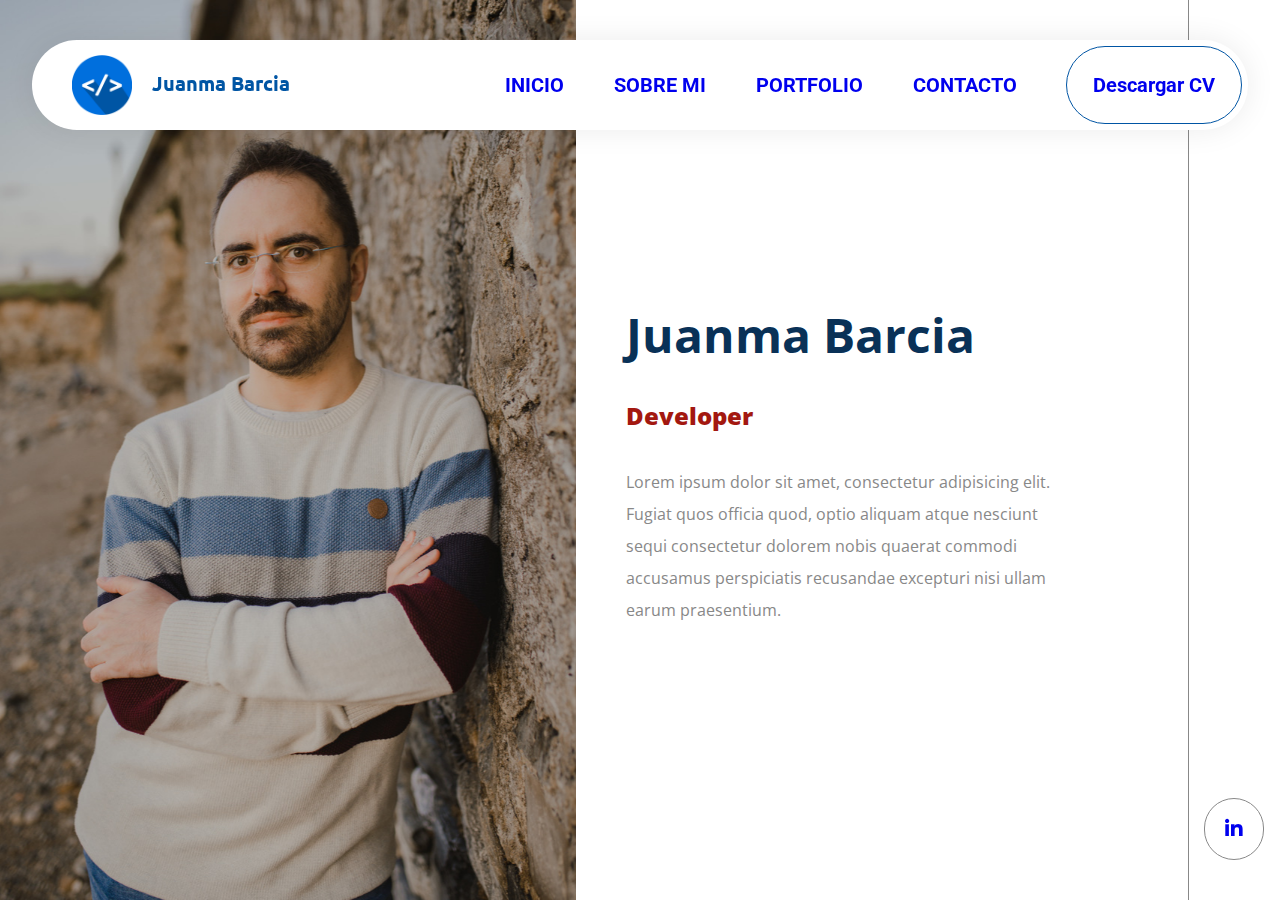
==== index.html @ e6e1dfab "First commit" ====
<!DOCTYPE html>
<html lang="en">

<head>
    <meta charset="UTF-8">
    <meta http-equiv="X-UA-Compatible" content="IE=edge">
    <meta name="viewport" content="width=device-width, initial-scale=1.0">
    <title>Página Personal</title>
    <link rel="icon" type="image/png" href="assets/favicon.png">
    <link rel="stylesheet" href="css/reset.css">
    <link rel="stylesheet" href="css/style.css">
</head>

<body id="index">
    <header>
        <nav>
            <div class="navbar">
                <img src="assets/logo.png" alt="logo">
                <div class="name_logo">
                    <p class="primary">Juanma Barcia</p>
                </div>
                <div class="cv">
                    <a href="assets/Curriculum Juanma Barcia.pdf" target="_blank">Descargar CV</a>
                </div>
                <ul>
                    <li>
                        <a href="index.html">Inicio</a>
                    </li>
                    <li>
                        <a href="sobre_mi.html">Sobre mi</a>
                    </li>
                    <li>
                        <a href="portfolio.html">Portfolio</a>
                    </li>
                    <li>
                        <a href="contacto.html">Contacto</a>
                    </li>
                </ul>
            </div>
        </nav>
    </header>
    <main>

        <div class="photo">
            <div class="photo_img"></div>
        </div>
        <div class="content">
            <h1>Juanma Barcia</h1>
            <h2 class="subtitule">Developer</h2>
            <p>Lorem ipsum dolor sit amet, consectetur adipisicing elit. Fugiat quos officia quod, optio aliquam atque nesciunt sequi consectetur dolorem nobis quaerat commodi accusamus perspiciatis recusandae excepturi nisi ullam earum praesentium.</p>
        </div>

    </main>
    <footer>
        <div class="social">
            <a href="https://www.linkedin.com/in/juanmabarcia/" target="_blank"><i class="fab fa-linkedin-in"></i></a>
        </div>
    </footer>
</body>

</html>
---- css/style.css ----
/* IMPORTS */

@import url('https://use.fontawesome.com/releases/v5.15.3/css/all.css');
@import url('https://fonts.googleapis.com/css2?family=Ubuntu&display=swap');
@import url('https://fonts.googleapis.com/css2?family=Roboto:ital,wght@0,100;0,300;0,400;0,500;0,700;0,900;1,100;1,300;1,400;1,500;1,700;1,900&display=swap');
@import url('https://fonts.googleapis.com/css2?family=Open+Sans:ital,wght@0,300;0,400;0,600;0,700;0,800;1,300;1,400;1,600;1,700;1,800&display=swap');

/* ESTILOS GENERALES */

* {
    font-family: 'Open Sans', sans-serif;
}

 :root {
    --primary: #0055a4;
    --second: #A31810;
    --third: #97A310;
    --fourth: #093157;
    --fifth: #505704;
    --white: #ffffff;
    --light_grey: #888888;
    --mid_grey: #555555;
    --dark_grey: #222222;
    --black: #000000;
}

.primary {
    color: var(--primary)
}

.second {
    color: var(--second)
}

.third {
    color: var(--third)
}

.fourth {
    color: var(--fourth)
}

.fifth {
    color: var(--fifth)
}

.white {
    color: var(--white)
}

.grey {
    color: var(--grey)
}

.black {
    color: var(--black)
}

 ::-webkit-scrollbar {
    width: 8px;
    height: 8px;
}

 ::-webkit-scrollbar-thumb {
    background: var(--primary);
    border-radius: 4px;
}

 ::-webkit-scrollbar-track {
    background: var(--white);
}

h1, h2, h3, h4 {
    color: var(--fourth);
    font-weight: 500;
    margin-bottom: 2rem;
    line-height: 1.5;
}

h1 {
    font-weight: 700;
    font-size: 3em;
    line-height: 1.3;
}

h2 {
    font-size: 2em;
}

h3 {
    font-size: 1.5em;
}

p {
    color: var(--light_grey);
    line-height: 2;
    margin-bottom: 20px;
}

li {
    margin-bottom: 10px;
}

a {
    text-decoration: none;
}

a:visited {
    color: var(--primary);
}

strong {
    color: var(--second);
    font-weight: 700;
}

.subtitule {
    color: var(--second);
    font-weight: 900;
    font-size: 1.5rem;
}


/* HEADER */

nav {
    width: 100%;
    font-family: 'Roboto', sans-serif;
    font-weight: bold;
    font-size: 20px;
    position: fixed;
    top: 0;
    z-index: 100;
    color: var(--primary);
}

.navbar {
    background-color: var(--white);
    border-radius: 45px;
    height: 90px;
    width: 95%;
    margin: 40px auto;
    box-shadow: 0px 0px 30px rgb(0 0 0 / 8%);
    ;
}

nav a:hover {
    transform: rotateX(360deg);
    transition: transform 0.8s cubic-bezier(0.55, 0.055, 0.675, 0.19);
}

nav img {
    float: left;
    width: 60px;
    position: relative;
    top: 15px;
    left: 40px;
}

.name_logo {
    width: 140px;
    float: left;
    font-family: 'Ubuntu', sans-serif;
    position: relative;
    top: 33px;
    left: 60px;
    font-size: 20px;
    font-weight: bold;
    line-height: 1.2;
}

.name_logo p {
    line-height: 1;
}

.cv {
    float: right;
}

.cv a {
    border: solid var(--primary) 1px;
    border-radius: 40px;
    padding: 26px;
    top: 33px;
    right: 6px;
    vertical-align: middle;
    position: relative;
}

.cv a:hover {
    background-color: var(--primary);
    transition: background-color 0.4s ease-in;
}

.cv:hover a {
    color: var(--white);
    transition: color 0.4s ease-in;
}

nav ul {
    list-style-type: none;
    margin: 9px 0;
    padding: 0;
    float: right;
}

nav li {
    float: left;
    margin: 0 10px;
    text-transform: uppercase;
}

nav li:last-child {
    margin-right: 40px;
}

nav li a {
    display: block;
    padding: 26px 15px;
}


/* MAIN */

main {
    position: relative;
    margin-top: 50px;
    margin-left: 45%;
    margin-right: 92px;
    min-height: calc(100vh - 130px);
    display: flex;
    align-items: center;
}

main:before {
    content: '';
    position: fixed;
    left: 45%;
    right: 92px;
    top: 0;
    height: 40px;
    background: var(--white);
    z-index: 13;
}

.photo {
    position: fixed;
    top: 0;
    left: 0;
    width: 45%;
    height: 100%;
}

.photo_img {
    background-image: url("../assets/IMG_1263.jpg");
    position: absolute;
    left: 0;
    top: 0;
    width: 100%;
    height: 100%;
    background-repeat: no-repeat;
    background-position: top center;
    background-size: cover;
}

.content {
    margin-top: 80px;
    padding: 50px;
    max-width: calc(100% - 100px);
}

.photo img {
    width: 100%;
    visibility: hidden;
}


/* FOOTER */

footer {
    position: fixed;
    bottom: 40px;
    right: 0;
    width: 92px;
    z-index: 99;
}

footer:before {
    content: '';
    position: absolute;
    bottom: -50vh;
    left: 0;
    width: 1px;
    height: 200vh;
    background: var(--light_grey);
}

.social a i {
    display: block;
    width: fit-content;
    margin: 0 auto;
    border: solid 1px var(--light_grey);
    padding: 20px;
    border-radius: 30px;
}

.fa-linkedin-in:before {
    font-size: 20px;
}

.social a i:hover {
    background-color: #0a66c280;
    transition: background-color 0.3s ease-in;
}


/* ESTILOS DE CADA PÁGINA */


/* INICIO */

#index .content {
    width: 70%;
}


/* SOBRE MI */

#about .content li {
    margin-bottom: 10px;
    width: 50%;
    float: left;
}

#about .content ul li strong {
    display: inline-block;
    width: 50%;
    text-transform: uppercase;
}

#about .bars {
    width: 43%;
    float: left;
    margin: 0 1em;
}

#about .bars h3 {
    font-size: 1.3em;
    font-weight: 700;
    margin: 1em 0 0.2em;
    text-align: center;
}

#about .progress_bar {
    border: 1px solid var(--third);
    border-radius: 14px;
}

#about .progress_bar>div {
    background: var(--third);
    padding: 5px 0px;
    -webkit-animation: progress_bar 2s;
    -moz-animation: progress_bar 2s;
}

@-webkit-keyframes progress_bar {
    0% {
        width: 0;
    }
}

@-moz-keyframes progress_bar {
    0% {
        width: 0;
    }
}


/* PORTFOLIO */

#portfolio .grid_element {
    width: 47%;
    float: left;
    margin-bottom: 10px;
}

#portfolio .grid_element:nth-child(even) {
    margin-left: 10px;
}

#portfolio .grid_element:nth-child(odd) {
    margin-right: 10px;
}

#portfolio .grid_element img {
    width: 95%;
    margin: auto;
    display: block;
}

#portfolio .grid_element h3 {
    text-align: center;
    margin: 1rem 0;
}

#portfolio .grid_element h3 a {
    padding: 5px 20px;
}

#portfolio figure img {
    visibility: hidden;
}

#portfolio .grid_element:hover .element {
    transform: scale(1.05);
    transition: all .5s;
}

#portfolio .figure {
    background-repeat: no-repeat;
    background-position: center center;
    background-size: cover;
    transform: scale(0.95);
    border: 1px solid var(--light_grey);
}

#portfolio .figure1 {
    background-image: url("../assets/portfolio/cadarma.png");
}

#portfolio .figure2 {
    background-image: url("../assets/portfolio/cevisa.png");
}

#portfolio .figure3 {
    background-image: url("../assets/portfolio/endovations.png");
}

#portfolio .figure4 {
    background-image: url("../assets/portfolio/inffusions.png");
}

.figure5 {
    background-image: url("../assets/portfolio/osjuan.png");
}

#portfolio .figure6 {
    background-image: url("../assets");
}


/* CONTACTO */

#contact .content {
    width: 100%;
}

#contact .form, #contact .address {
    width: 46%;
    float: left;
    padding-right: 20px;
}

#contact .content div.address {
    padding-left: 20px;
    padding-right: 0;
}

#contact .content .contact_data {
    padding: 20px 30px;
    border: 1px solid var(--fourth);
    border-radius: 37px;
}

#contact fieldset {
    padding: 15px 25px 20px;
    border: 1px solid var(--fourth);
    border-radius: 37px;
    margin-bottom: 40px;
}

#contact fieldset:last-child {
    padding: 20px 35px;
}

#contact legend {
    padding: 0 10px;
    font-weight: 700;
    text-transform: uppercase;
    font-size: 0.9em;
    margin-left: 10px;
}

#contact input, textarea {
    border: none;
    width: 100%;
    font-size: 0.8em;
    color: var(--fourth)
}

#contact input:focus, textarea:focus {
    outline: none;
}

#contact input[type="submit"] {
    color: var(--fourth);
    font-weight: 700;
    text-transform: uppercase;
    font-size: 0.9em;
    background: none;
}

#contact sup {
    color: var(--second);
    position: relative;
    top: -3px;
    left: 3px;
}

#contact .contact_data h3 {
    font-weight: 700;
    margin-bottom: 10px;
    font-size: 1.4em;
}

#contact .contact_data h4 {
    color: var(--second);
    font-weight: 600;
    font-size: 0.85em;
    text-transform: uppercase;
}

#contact .contact_data ul {
    margin-top: 3em;
}

#contact .contact_data li {
    margin-bottom: 1.5em;
    font-size: 0.9em;
}

#contact .contact_data li:last-child {
    margin-bottom: 0.5em;
}

#contact .contact_data li strong {
    padding-right: 10px;
    text-transform: uppercase;
}
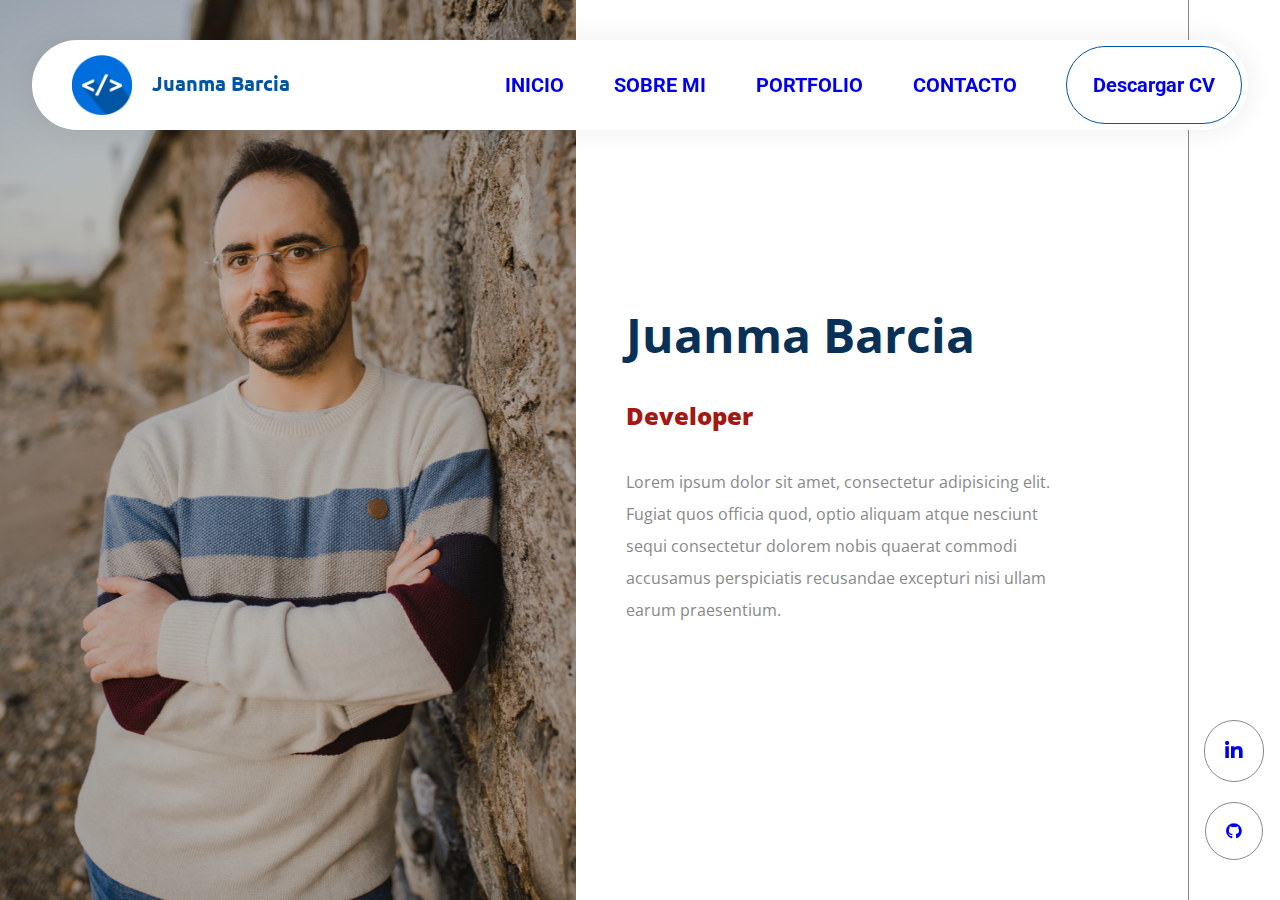
==== commit f2e78661: "Added GitHub icon to footer" ====
--- a/index.html
+++ b/index.html
@@ -54,6 +54,7 @@
     <footer>
         <div class="social">
             <a href="https://www.linkedin.com/in/juanmabarcia/" target="_blank"><i class="fab fa-linkedin-in"></i></a>
+            <a href="https://github.com/JuanmaBarcia" target="_blank"><i class="fab fa-github"></i></a>
         </div>
     </footer>
 </body>
--- a/css/style.css
+++ b/css/style.css
@@ -298,7 +298,7 @@
 .social a i {
     display: block;
     width: fit-content;
-    margin: 0 auto;
+    margin: 20px auto 0;
     border: solid 1px var(--light_grey);
     padding: 20px;
     border-radius: 30px;
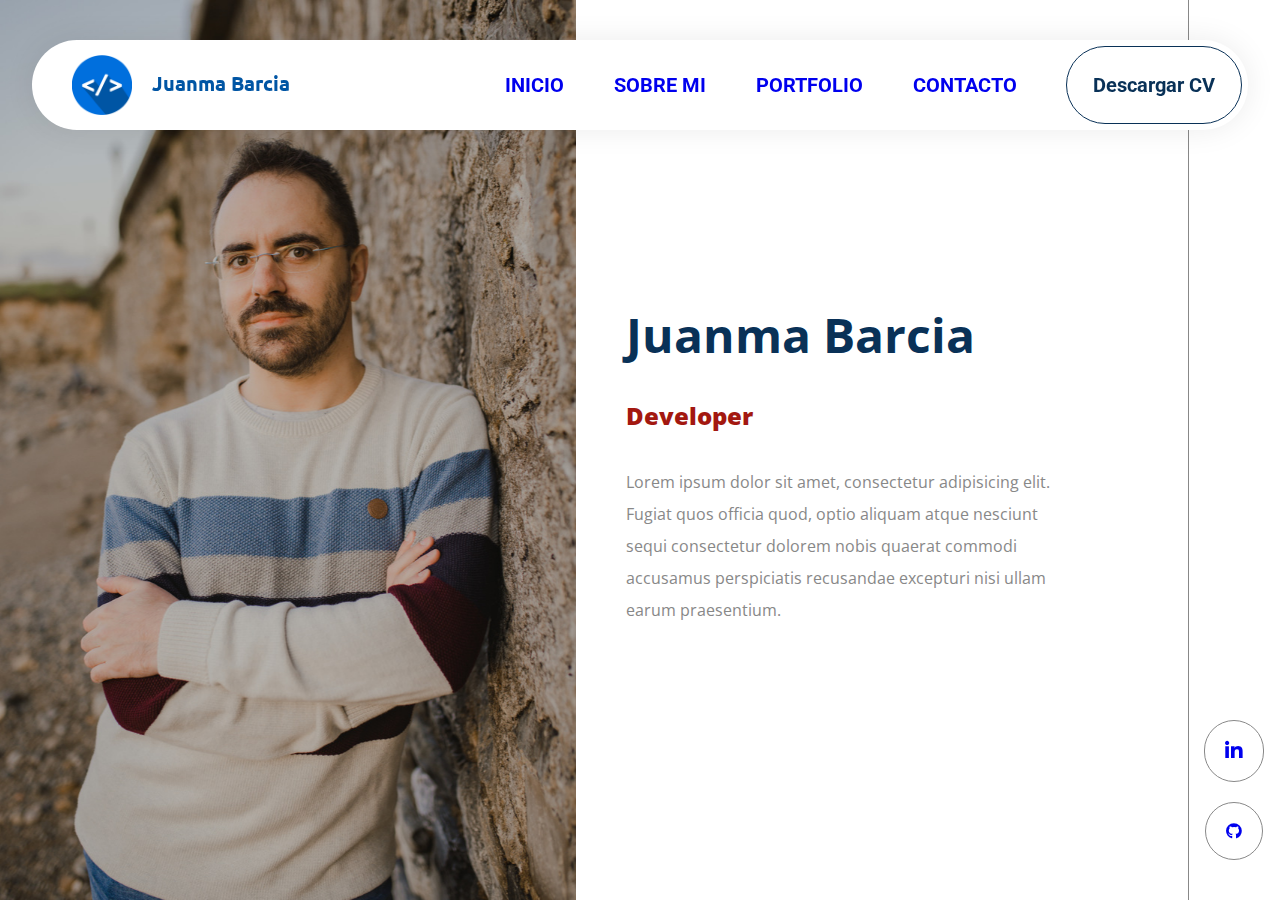
==== commit 5ec63ffd: "Priemrea modificacion responsive 03/05/21" ====
--- a/index.html
+++ b/index.html
@@ -36,14 +36,38 @@
                         <a href="contacto.html">Contacto</a>
                     </li>
                 </ul>
+                <div class="btn_mobile_menu">
+                    <img class="open" src="assets/open.png" alt="Abrir menu movil">
+                    <img class="close" src="assets/close.png" alt="Cerrar menu movil">
+                </div>
+                <div class="mobile_menu">
+                    <ul>
+                        <li>
+                            <a href="index.html">Inicio</a>
+                        </li>
+                        <li>
+                            <a href="sobre_mi.html">Sobre mi</a>
+                        </li>
+                        <li>
+                            <a href="portfolio.html">Portfolio</a>
+                        </li>
+                        <li>
+                            <a href="contacto.html">Contacto</a>
+                        </li>
+                        <li>
+                            <a href="assets/Curriculum Juanma Barcia.pdf" target="_blank">Descargar CV</a>
+                        </li>
+                    </ul>
+                </div>
             </div>
         </nav>
     </header>
     <main>
 
-        <div class="photo">
+        <figure class="photo">
+            <div class="photo_perfil"><img src="assets/IMG_1263.jpg" alt="Imagen del perfil"></div>
             <div class="photo_img"></div>
-        </div>
+        </figure>
         <div class="content">
             <h1>Juanma Barcia</h1>
             <h2 class="subtitule">Developer</h2>
--- a/css/style.css
+++ b/css/style.css
@@ -1,11 +1,11 @@
-/* IMPORTS */
+/* ===========================  IMPORTS  =========================== */
 
 @import url('https://use.fontawesome.com/releases/v5.15.3/css/all.css');
 @import url('https://fonts.googleapis.com/css2?family=Ubuntu&display=swap');
 @import url('https://fonts.googleapis.com/css2?family=Roboto:ital,wght@0,100;0,300;0,400;0,500;0,700;0,900;1,100;1,300;1,400;1,500;1,700;1,900&display=swap');
 @import url('https://fonts.googleapis.com/css2?family=Open+Sans:ital,wght@0,300;0,400;0,600;0,700;0,800;1,300;1,400;1,600;1,700;1,800&display=swap');
 
-/* ESTILOS GENERALES */
+/* ===========================  ESTILOS GENERALES  =========================== */
 
 * {
     font-family: 'Open Sans', sans-serif;
@@ -121,7 +121,7 @@
 }
 
 
-/* HEADER */
+/* ===========================  HEADER  =========================== */
 
 nav {
     width: 100%;
@@ -149,9 +149,10 @@
     transition: transform 0.8s cubic-bezier(0.55, 0.055, 0.675, 0.19);
 }
 
-nav img {
+.navbar>img {
     float: left;
     width: 60px;
+    height: 60px;
     position: relative;
     top: 15px;
     left: 40px;
@@ -178,17 +179,18 @@
 }
 
 .cv a {
-    border: solid var(--primary) 1px;
+    border: solid var(--fourth) 1px;
     border-radius: 40px;
     padding: 26px;
     top: 33px;
     right: 6px;
     vertical-align: middle;
     position: relative;
+    color: var(--fourth);
 }
 
 .cv a:hover {
-    background-color: var(--primary);
+    background-color: var(--fourth);
     transition: background-color 0.4s ease-in;
 }
 
@@ -220,7 +222,7 @@
 }
 
 
-/* MAIN */
+/* ===========================  MAIN  =========================== */
 
 main {
     position: relative;
@@ -275,7 +277,7 @@
 }
 
 
-/* FOOTER */
+/* ===========================  FOOTER  =========================== */
 
 footer {
     position: fixed;
@@ -308,23 +310,28 @@
     font-size: 20px;
 }
 
-.social a i:hover {
+.social a i.fa-linkedin-in:hover {
     background-color: #0a66c280;
     transition: background-color 0.3s ease-in;
 }
 
-
-/* ESTILOS DE CADA PÁGINA */
-
-
-/* INICIO */
+.social a i.fa-github:hover {
+    background-color: #06273880;
+    transition: background-color 0.3s ease-in;
+}
+
+
+/* ===========================  ESTILOS DE CADA PÁGINA  =========================== */
+
+
+/* ===========================  INICIO  =========================== */
 
 #index .content {
     width: 70%;
 }
 
 
-/* SOBRE MI */
+/* ===========================  SOBRE MI  =========================== */
 
 #about .content li {
     margin-bottom: 10px;
@@ -376,7 +383,7 @@
 }
 
 
-/* PORTFOLIO */
+/* ===========================  PORTFOLIO  =========================== */
 
 #portfolio .grid_element {
     width: 47%;
@@ -449,7 +456,7 @@
 }
 
 
-/* CONTACTO */
+/* ===========================  CONTACTO  =========================== */
 
 #contact .content {
     width: 100%;
@@ -472,34 +479,42 @@
     border-radius: 37px;
 }
 
-#contact fieldset {
-    padding: 15px 25px 20px;
+.form_div {
+    padding: 15px;
     border: 1px solid var(--fourth);
-    border-radius: 37px;
-    margin-bottom: 40px;
-}
-
-#contact fieldset:last-child {
-    padding: 20px 35px;
-}
-
-#contact legend {
+    margin-bottom: 44px;
+    border-radius: 36px;
+}
+
+label {
+    background-color: var(--white);
     padding: 0 10px;
+    position: relative;
+    top: -24px;
+    left: 25px;
     font-weight: 700;
     text-transform: uppercase;
     font-size: 0.9em;
-    margin-left: 10px;
-}
-
-#contact input, textarea {
+}
+
+#contact input:focus, textarea:focus {
+    outline: none;
+}
+
+.form_div.botton {
+    display: flex;
+    padding: 0;
+    cursor: pointer;
+}
+
+.form_div input, .form_div textarea {
+    position: relative;
+    top: -9px;
+    width: 90%;
+    left: 12px;
     border: none;
-    width: 100%;
     font-size: 0.8em;
     color: var(--fourth)
-}
-
-#contact input:focus, textarea:focus {
-    outline: none;
 }
 
 #contact input[type="submit"] {
@@ -508,6 +523,10 @@
     text-transform: uppercase;
     font-size: 0.9em;
     background: none;
+    position: unset;
+    margin: 0 auto;
+    padding: 24px;
+    cursor: pointer;
 }
 
 #contact sup {
@@ -546,4 +565,110 @@
 #contact .contact_data li strong {
     padding-right: 10px;
     text-transform: uppercase;
+}
+
+
+/* ===========================  RESPONSIVE  =========================== */
+
+.close, .open, .mobile_menu {
+    display: none;
+}
+
+@media screen and (max-width:480px) {
+    .navbar {
+        border-radius: 0;
+        height: 90px;
+        width: 100%;
+        margin: 0;
+    }
+    .navbar>.cv, .navbar>ul {
+        display: none;
+    }
+    .navbar>img {
+        left: 20px;
+    }
+    .name_logo {
+        left: 40px;
+    }
+    .open {
+        display: block;
+    }
+    .btn_mobile_menu {
+        width: fit-content;
+        float: right;
+        position: relative;
+        top: 14px;
+        right: 20px;
+    }
+    .btn_mobile_menu img {
+        width: 60px;
+        height: 60px;
+        cursor: pointer;
+    }
+    .mobile_menu ul {
+        display: flex;
+        flex-direction: column;
+        width: 100%;
+        background-color: var(--white);
+        text-align: center;
+        margin-top: 30px;
+        box-shadow: 0px 0px 30px rgb(0 0 0 / 8%);
+    }
+    .mobile_menu li {
+        border-top: 1px solid var(--light_grey);
+        width: 100%;
+        margin: 0;
+    }
+    main {
+        position: relative;
+        margin-top: 90px;
+        margin-left: 0;
+        margin-right: 0;
+        min-height: 0;
+        display: flex;
+        flex-direction: column;
+        align-items: unset;
+    }
+    main:before {
+        display: none;
+    }
+    .photo {
+        position: unset;
+        top: unset;
+        left: unset;
+        width: 100%;
+        height: unset;
+    }
+    .photo img {
+        width: 100%;
+        visibility: unset;
+    }
+    .photo_img {
+        display: none;
+    }
+    #index .content {
+        width: unset;
+    }
+    .content {
+        margin-top: unset;
+        padding: 30px;
+        max-width: unset;
+    }
+    footer {
+        position: relative;
+        bottom: unset;
+        right: unset;
+        width: unset;
+        z-index: unset;
+        padding: 20px 0;
+        border-top: 1px solid var(--light_grey);
+        border-bottom: 1px solid var(--light_grey);
+    }
+    .social {
+        display: flex;
+        justify-content: space-evenly;
+    }
+    .social a i {
+        margin: 0;
+    }
 }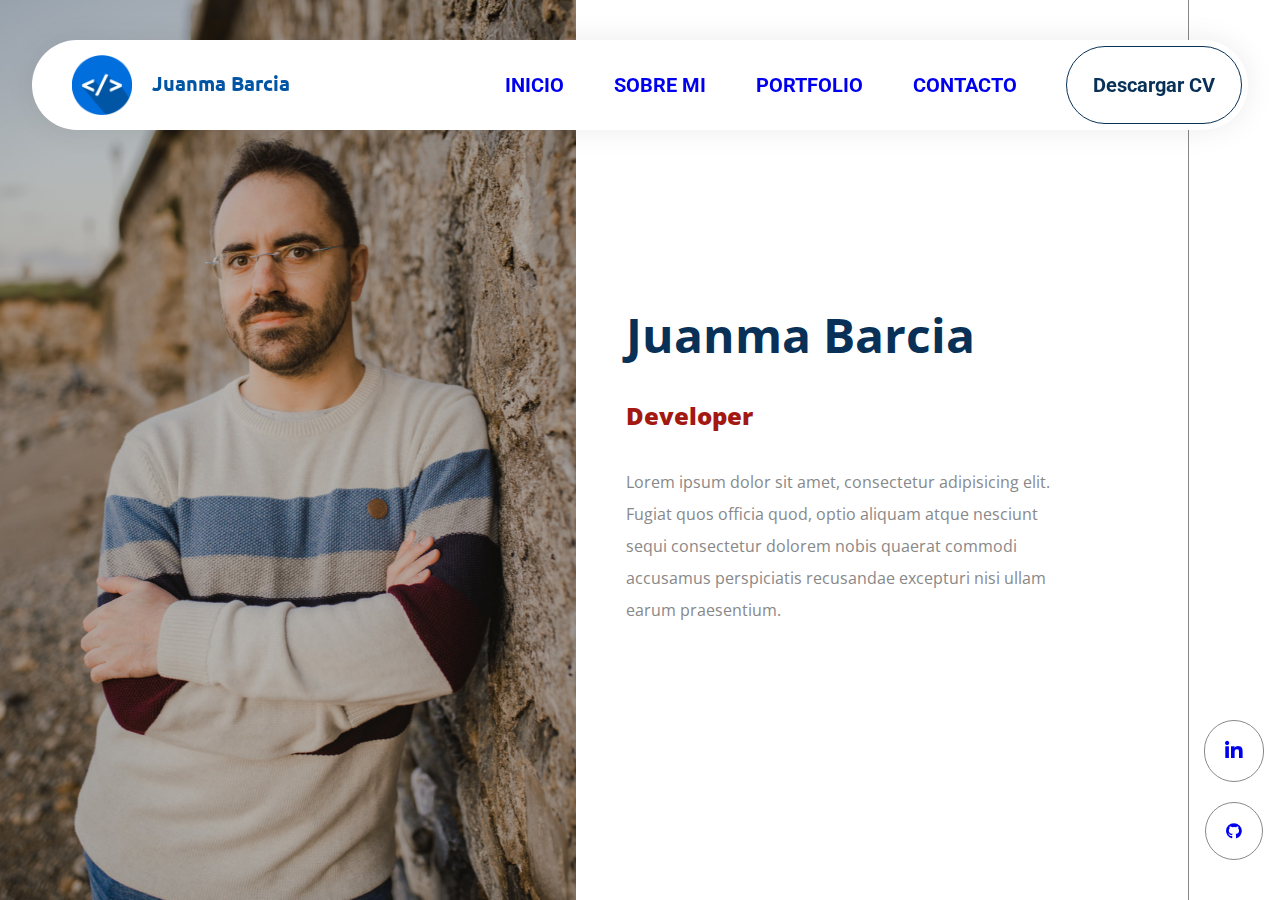
==== commit f7ef9ab7: "Arreglos en el responsive" ====
--- a/index.html
+++ b/index.html
@@ -1,5 +1,5 @@
 <!DOCTYPE html>
-<html lang="en">
+<html lang="es">
 
 <head>
     <meta charset="UTF-8">
@@ -36,11 +36,11 @@
                         <a href="contacto.html">Contacto</a>
                     </li>
                 </ul>
-                <div class="btn_mobile_menu">
-                    <img class="open" src="assets/open.png" alt="Abrir menu movil">
-                    <img class="close" src="assets/close.png" alt="Cerrar menu movil">
+                <div id="btn_mobile_menu">
+                    <img id="open" src="assets/open.png" alt="Abrir menu movil">
+                    <img id="close" class="oculto" src="assets/close.png" alt="Cerrar menu movil">
                 </div>
-                <div class="mobile_menu">
+                <div id="mobile_menu">
                     <ul>
                         <li>
                             <a href="index.html">Inicio</a>
@@ -81,6 +81,7 @@
             <a href="https://github.com/JuanmaBarcia" target="_blank"><i class="fab fa-github"></i></a>
         </div>
     </footer>
+    <script src="js/script.js"></script>
 </body>
 
 </html>--- a/css/style.css
+++ b/css/style.css
@@ -172,6 +172,7 @@
 
 .name_logo p {
     line-height: 1;
+    margin-bottom: unset;
 }
 
 .cv {
@@ -219,6 +220,10 @@
 nav li a {
     display: block;
     padding: 26px 15px;
+}
+
+div#btn_mobile_menu {
+    display: none;
 }
 
 
@@ -326,7 +331,7 @@
 
 /* ===========================  INICIO  =========================== */
 
-#index .content {
+.content {
     width: 70%;
 }
 
@@ -346,7 +351,7 @@
 }
 
 #about .bars {
-    width: 43%;
+    width: 42%;
     float: left;
     margin: 0 1em;
 }
@@ -366,17 +371,16 @@
 #about .progress_bar>div {
     background: var(--third);
     padding: 5px 0px;
-    -webkit-animation: progress_bar 2s;
-    -moz-animation: progress_bar 2s;
-}
-
-@-webkit-keyframes progress_bar {
+    animation: progress_bar 2s;
+}
+
+@keyframes progress_bar {
     0% {
         width: 0;
     }
 }
 
-@-moz-keyframes progress_bar {
+@keyframes progress_bar {
     0% {
         width: 0;
     }
@@ -384,6 +388,11 @@
 
 
 /* ===========================  PORTFOLIO  =========================== */
+
+.grid {
+    display: flex;
+    flex-wrap: wrap;
+}
 
 #portfolio .grid_element {
     width: 47%;
@@ -457,10 +466,6 @@
 
 
 /* ===========================  CONTACTO  =========================== */
-
-#contact .content {
-    width: 100%;
-}
 
 #contact .form, #contact .address {
     width: 46%;
@@ -567,18 +572,84 @@
     text-transform: uppercase;
 }
 
+.oculto {
+    display: none;
+}
+
 
 /* ===========================  RESPONSIVE  =========================== */
 
-.close, .open, .mobile_menu {
+#mobile_menu {
     display: none;
 }
 
-@media screen and (max-width:480px) {
+
+/* ===========================  LAPTOP  =========================== */
+
+@media screen and (max-width:1260px) {
+    .content {
+        width: 100%;
+    }
+    nav {
+        font-size: 1.4vw;
+    }
+    .name_logo {
+        top: 35px;
+        left: 35px;
+        width: 18vw;
+    }
+    .navbar>img {
+        left: 20px;
+    }
+    .cv a {
+        padding: 22.5px;
+        top: 39px;
+        right: 14px;
+        font-size: 12px;
+    }
+    nav li {
+        margin: 0 5px;
+    }
+    nav li a {
+        padding: 30px 10px;
+    }
+    nav ul {
+        margin: 10px 0;
+    }
+    #about .bars {
+        margin: 0 0.5em;
+    }
+    #portfolio .grid_element {
+        width: unset;
+        float: left;
+        margin-bottom: unset;
+    }
+    #portfolio .grid_element:nth-child(odd) {
+        margin-right: unset;
+    }
+    #portfolio .grid_element:nth-child(even) {
+        margin-left: unset;
+    }
+    #contact .form, #contact .address {
+        width: 100%;
+        padding-right: unset;
+    }
+    #contact .content div.address {
+        padding-left: unset;
+    }
+}
+
+
+/* ===========================  TABLET  =========================== */
+
+@media screen and (max-width:768px) {
+    nav {
+        font-size: 2.5vw;
+    }
     .navbar {
         border-radius: 0;
         height: 90px;
-        width: 100%;
+        width: 100vw;
         margin: 0;
     }
     .navbar>.cv, .navbar>ul {
@@ -593,19 +664,22 @@
     .open {
         display: block;
     }
-    .btn_mobile_menu {
+    div#btn_mobile_menu {
+        display: block;
+    }
+    #btn_mobile_menu {
         width: fit-content;
         float: right;
         position: relative;
         top: 14px;
         right: 20px;
     }
-    .btn_mobile_menu img {
+    #btn_mobile_menu img {
         width: 60px;
         height: 60px;
         cursor: pointer;
     }
-    .mobile_menu ul {
+    #mobile_menu ul {
         display: flex;
         flex-direction: column;
         width: 100%;
@@ -614,10 +688,13 @@
         margin-top: 30px;
         box-shadow: 0px 0px 30px rgb(0 0 0 / 8%);
     }
-    .mobile_menu li {
+    #mobile_menu li {
         border-top: 1px solid var(--light_grey);
         width: 100%;
         margin: 0;
+    }
+    #mobile_menu.mobile, #btn_mobile_menu .mobile {
+        display: block;
     }
     main {
         position: relative;
@@ -640,29 +717,34 @@
         height: unset;
     }
     .photo img {
-        width: 100%;
         visibility: unset;
+        object-fit: none;
     }
     .photo_img {
         display: none;
     }
-    #index .content {
+    .content {
         width: unset;
-    }
-    .content {
         margin-top: unset;
         padding: 30px;
         max-width: unset;
     }
+    .content_bars {
+        display: flex;
+        justify-content: center;
+    }
     footer {
         position: relative;
-        bottom: unset;
+        bottom: 0px;
         right: unset;
         width: unset;
         z-index: unset;
-        padding: 20px 0;
+        margin-top: 40px;
         border-top: 1px solid var(--light_grey);
-        border-bottom: 1px solid var(--light_grey);
+    }
+    .social a {
+        position: relative;
+        top: -30px;
     }
     .social {
         display: flex;
@@ -670,5 +752,39 @@
     }
     .social a i {
         margin: 0;
+        background-color: var(--white);
+    }
+}
+
+
+/* ===========================  MOBILE  =========================== */
+
+@media screen and (max-width:480px) {
+    .name_logo {
+        width: 40vw;
+    }
+    h1 {
+        font-size: 2.5em;
+    }
+    .content_bars {
+        flex-direction: column;
+        margin-bottom: 50px;
+    }
+    #about .bars {
+        width: 100%;
+        float: unset;
+        margin: unset;
+    }
+    #portfolio .grid_element {
+        width: 100%;
+        float: unset;
+        margin-bottom: unset;
+    }
+    #portfolio .grid_element:nth-child(even) {
+        margin-left: unset;
+    }
+    .photo img {
+        height: unset;
+        object-fit: unset;
     }
 }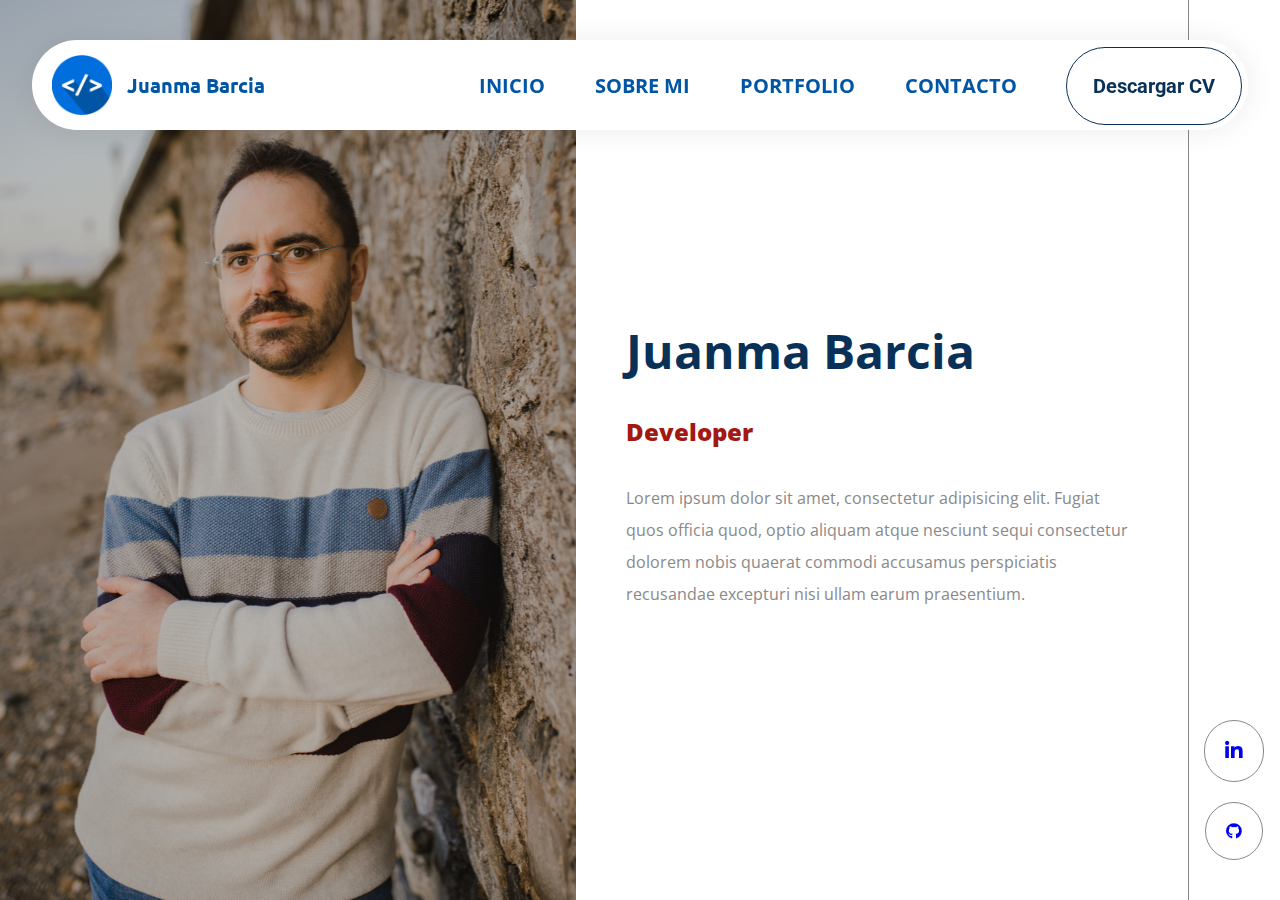
==== commit e268b330: "Arreglos responsive y script.js" ====
--- a/index.html
+++ b/index.html
@@ -15,63 +15,221 @@
     <header>
         <nav>
             <div class="navbar">
-                <img src="assets/logo.png" alt="logo">
-                <div class="name_logo">
-                    <p class="primary">Juanma Barcia</p>
-                </div>
-                <div class="cv">
-                    <a href="assets/Curriculum Juanma Barcia.pdf" target="_blank">Descargar CV</a>
-                </div>
+                <div>
+                    <img src="assets/logo.png" alt="logo">
+                    <div class="name_logo">
+                        <p class="primary">Juanma Barcia</p>
+                    </div>
+                </div>
+                <div>
+                    <div class="menu_desk">
+                        <ul>
+                            <li>
+                                <button id="inicio_btn" class="inicio">Inicio</button>
+                            </li>
+                            <li>
+                                <button id="sobre_mi_btn" class="about">Sobre mi</button>
+                            </li>
+                            <li>
+                                <button id="portfolio_btn" class="portfolio">Portfolio</button>
+                            </li>
+                            <li>
+                                <button id="contacto_btn" class="contact">Contacto</button>
+                            </li>
+                        </ul>
+                    </div>
+                    <div class="cv">
+                        <a href="assets/Curriculum Juanma Barcia.pdf" target="_blank">Descargar CV</a>
+                    </div>
+                </div>
+            </div>
+            <div id="btn_mobile_menu">
+                <img id="open" src="assets/open.png" alt="Abrir menu movil">
+                <img id="close" class="oculto" src="assets/close.png" alt="Cerrar menu movil">
+            </div>
+            <div id="mobile_menu">
                 <ul>
                     <li>
-                        <a href="index.html">Inicio</a>
-                    </li>
-                    <li>
-                        <a href="sobre_mi.html">Sobre mi</a>
-                    </li>
-                    <li>
-                        <a href="portfolio.html">Portfolio</a>
-                    </li>
-                    <li>
-                        <a href="contacto.html">Contacto</a>
+                        <button id="inicio_mbl_btn" class="inicio">Inicio</button>
+                    </li>
+                    <li>
+                        <button id="sobre_mi_mbl_btn" class="about">Sobre mi</button>
+                    </li>
+                    <li>
+                        <button id="portfolio_mbl_btn" class="portfolio">Portfolio</button>
+                    </li>
+                    <li>
+                        <button id="contacto_mbl_btn" class="contact">Contacto</button>
+                    </li>
+                    <li>
+                        <a href="assets/Curriculum Juanma Barcia.pdf" target="_blank">Descargar CV</a>
                     </li>
                 </ul>
-                <div id="btn_mobile_menu">
-                    <img id="open" src="assets/open.png" alt="Abrir menu movil">
-                    <img id="close" class="oculto" src="assets/close.png" alt="Cerrar menu movil">
-                </div>
-                <div id="mobile_menu">
-                    <ul>
-                        <li>
-                            <a href="index.html">Inicio</a>
-                        </li>
-                        <li>
-                            <a href="sobre_mi.html">Sobre mi</a>
-                        </li>
-                        <li>
-                            <a href="portfolio.html">Portfolio</a>
-                        </li>
-                        <li>
-                            <a href="contacto.html">Contacto</a>
-                        </li>
-                        <li>
-                            <a href="assets/Curriculum Juanma Barcia.pdf" target="_blank">Descargar CV</a>
-                        </li>
-                    </ul>
-                </div>
             </div>
         </nav>
     </header>
     <main>
 
-        <figure class="photo">
-            <div class="photo_perfil"><img src="assets/IMG_1263.jpg" alt="Imagen del perfil"></div>
+        <figure id="photo">
+            <div id="foto_inicio" class="photo_perfil"><img src="assets/IMG_1263.jpg" alt="Imagen del perfil"></div>
             <div class="photo_img"></div>
         </figure>
         <div class="content">
-            <h1>Juanma Barcia</h1>
-            <h2 class="subtitule">Developer</h2>
-            <p>Lorem ipsum dolor sit amet, consectetur adipisicing elit. Fugiat quos officia quod, optio aliquam atque nesciunt sequi consectetur dolorem nobis quaerat commodi accusamus perspiciatis recusandae excepturi nisi ullam earum praesentium.</p>
+            <div id="inicio">
+                <h1>Juanma Barcia</h1>
+                <h2 class="subtitule">Developer</h2>
+                <p>Lorem ipsum dolor sit amet, consectetur adipisicing elit. Fugiat quos officia quod, optio aliquam atque nesciunt sequi consectetur dolorem nobis quaerat commodi accusamus perspiciatis recusandae excepturi nisi ullam earum praesentium.</p>
+            </div>
+            <div id="about" class="oculto">
+                <h1>Sobre mi</h1>
+                <h2 class="subtitule">Quién soy</h2>
+                <p>Lorem, ipsum dolor sit amet consectetur adipisicing elit. Maiores obcaecati voluptatem, accusamus numquam corporis id repudiandae quasi incidunt quis aliquam dolor aliquid impedit perspiciatis delectus distinctio earum tenetur enim a!</p>
+                <p>Lorem ipsum dolor sit amet consectetur adipisicing elit. Consequuntur ab enim omnis non, ducimus fugit tenetur consectetur, tempore nemo minus sed repellat id et corporis quidem quo dicta repellendus facilis!
+                </p>
+                <div class="content_bars">
+                    <div class="bars">
+                        <div>
+                            <h3>HTML</h3>
+                            <div class="progress_bar">
+                                <div style="width: 65%"></div>
+                            </div>
+                        </div>
+                        <div>
+                            <h3>JavaScript</h3>
+                            <div class="progress_bar">
+                                <div style="width: 40%"></div>
+                            </div>
+                        </div>
+                        <div>
+                            <h3>SQL</h3>
+                            <div class="progress_bar">
+                                <div style="width: 40%"></div>
+                            </div>
+                        </div>
+                    </div>
+                    <div class="bars">
+                        <div>
+                            <h3>CSS</h3>
+                            <div class="progress_bar">
+                                <div style="width: 65%"></div>
+                            </div>
+                        </div>
+                        <div>
+                            <h3>PHP</h3>
+                            <div class="progress_bar">
+                                <div style="width: 45%"></div>
+                            </div>
+                        </div>
+                        <div>
+                            <h3>Laravel</h3>
+                            <div class="progress_bar">
+                                <div style="width: 30%"></div>
+                            </div>
+                        </div>
+                    </div>
+                </div>
+            </div>
+            <div id="portfolio" class="oculto">
+                <h1>Portfolio</h1>
+                <h2 class="subtitule">Algunos de mis trabajos...</h2>
+                <div class="grid">
+                    <article class="grid_element">
+                        <div class="element">
+                            <figure class="figure figure1">
+                                <a target="_blank" href="https://cadarma.es/"><img src="assets/grid_element.png" alt="Web Cadarma"></a>
+                            </figure>
+                        </div>
+                        <h3><a target="_blank" href="https://cadarma.es/">Cadarma</a></h3>
+                    </article>
+                    <article class="grid_element">
+                        <div class="element">
+                            <figure class="figure figure2">
+                                <a target="_blank" href="https://www.casascevisa.com/"><img src="assets/grid_element.png" alt="Web Cevisa"></a>
+                            </figure>
+                        </div>
+                        <h3><a target="_blank" href="https://www.casascevisa.com/">Cevisa</a></h3>
+                    </article>
+                    <article class="grid_element">
+                        <div class="element">
+                            <figure class="figure figure3">
+                                <a target="_blank" href="https://endovations.es/"><img src="assets/grid_element.png" alt="Web Endovations"></a>
+                            </figure>
+                        </div>
+                        <h3><a target="_blank" href="https://endovations.es/">Endovations</a></h3>
+                    </article>
+                    <article class="grid_element">
+                        <div class="element">
+                            <figure class="figure figure4">
+                                <a target="_blank" href="https://inffusions.com/"><img src="assets/grid_element.png" alt="Web Inffusions"></a>
+                            </figure>
+                        </div>
+                        <h3><a target="_blank" href="https://inffusions.com/">Inffusions</a></h3>
+                    </article>
+                    <article class="grid_element">
+                        <div class="element">
+                            <figure class="figure figure5">
+                                <a target="_blank" href="http://osjuan.com/"><img src="assets/grid_element.png" alt="Web Osjuan"></a>
+                            </figure>
+                        </div>
+                        <h3><a target="_blank" href="http://osjuan.com/">Osjuan</a></h3>
+                    </article>
+                </div>
+            </div>
+            <div id="contact" class="oculto">
+                <h1>Contacto</h1>
+                <h2 class="subtitule">¡Hablemos!</h2>
+                <div class="form">
+                    <form action="#">
+                        <div class="form_div">
+                            <label for="name">Nombre<sup>*</sup></label>
+                            <input type="text" id="name" name="name" placeholder="Nombre Apellido" required>
+                        </div>
+                        <div class="form_div">
+                            <label for="email">Email<sup>*</sup></label>
+                            <input type="text" id="email" name="email" placeholder="ejemplo@dominio.com" required>
+                        </div>
+                        <div class="form_div">
+                            <label for="message">Mensaje<sup>*</sup></label>
+                            <textarea id="message" name="message" placeholder="Tu mensaje..." rows="7" required></textarea>
+                        </div>
+                        <div class="form_div botton">
+                            <input type="submit" id="send" name="send" value="Enviar mensaje">
+                        </div>
+                    </form>
+                </div>
+                <div class="address">
+                    <div class="contact_data">
+                        <h3>Juanma Barcia</h3>
+                        <h4>Developer</h4>
+                        <ul>
+                            <li>
+                                <strong>
+                                    <span> Ciudad: </span>
+                                </strong>
+                                <span> Gijón </span>
+                            </li>
+                            <li>
+                                <strong>
+                                    <span> Provincia: </span>
+                                </strong>
+                                <span> Asturias </span>
+                            </li>
+                            <li>
+                                <strong>
+                                    <span> Teléfono: </span>
+                                </strong>
+                                <span> 123456789 </span>
+                            </li>
+                            <li>
+                                <strong>
+                                    <span> Email: </span>
+                                </strong>
+                                <span> mail@mail.com </span>
+                            </li>
+                        </ul>
+                    </div>
+                </div>
+            </div>
         </div>
 
     </main>
--- a/css/style.css
+++ b/css/style.css
@@ -132,58 +132,55 @@
     top: 0;
     z-index: 100;
     color: var(--primary);
+    display: flex;
+    align-items: center;
 }
 
 .navbar {
-    background-color: var(--white);
     border-radius: 45px;
     height: 90px;
     width: 95%;
     margin: 40px auto;
+    display: flex;
+    justify-content: space-between;
+    background-color: var(--white);
     box-shadow: 0px 0px 30px rgb(0 0 0 / 8%);
-    ;
-}
-
-nav a:hover {
+}
+
+.navbar>div {
+    display: flex;
+    align-items: center;
+}
+
+nav button:hover {
     transform: rotateX(360deg);
     transition: transform 0.8s cubic-bezier(0.55, 0.055, 0.675, 0.19);
 }
 
-.navbar>img {
-    float: left;
+.navbar>div>img {
     width: 60px;
     height: 60px;
     position: relative;
-    top: 15px;
-    left: 40px;
+    left: 20px;
 }
 
 .name_logo {
-    width: 140px;
-    float: left;
     font-family: 'Ubuntu', sans-serif;
     position: relative;
-    top: 33px;
-    left: 60px;
+    left: 35px;
     font-size: 20px;
     font-weight: bold;
-    line-height: 1.2;
 }
 
 .name_logo p {
     line-height: 1;
     margin-bottom: unset;
-}
-
-.cv {
-    float: right;
 }
 
 .cv a {
     border: solid var(--fourth) 1px;
     border-radius: 40px;
     padding: 26px;
-    top: 33px;
     right: 6px;
     vertical-align: middle;
     position: relative;
@@ -202,7 +199,7 @@
 
 nav ul {
     list-style-type: none;
-    margin: 9px 0;
+    margin: 5px 0;
     padding: 0;
     float: right;
 }
@@ -217,9 +214,15 @@
     margin-right: 40px;
 }
 
-nav li a {
+nav li button {
     display: block;
     padding: 26px 15px;
+    border: none;
+    background-color: var(--white);
+    text-transform: uppercase;
+    font-size: 20px;
+    font-weight: bold;
+    color: var(--primary);
 }
 
 div#btn_mobile_menu {
@@ -250,7 +253,7 @@
     z-index: 13;
 }
 
-.photo {
+#photo {
     position: fixed;
     top: 0;
     left: 0;
@@ -276,7 +279,7 @@
     max-width: calc(100% - 100px);
 }
 
-.photo img {
+#photo img {
     width: 100%;
     visibility: hidden;
 }
@@ -329,13 +332,6 @@
 /* ===========================  ESTILOS DE CADA PÁGINA  =========================== */
 
 
-/* ===========================  INICIO  =========================== */
-
-.content {
-    width: 70%;
-}
-
-
 /* ===========================  SOBRE MI  =========================== */
 
 #about .content li {
@@ -473,12 +469,12 @@
     padding-right: 20px;
 }
 
-#contact .content div.address {
+#contact div.address {
     padding-left: 20px;
     padding-right: 0;
 }
 
-#contact .content .contact_data {
+#contact .contact_data {
     padding: 20px 30px;
     border: 1px solid var(--fourth);
     border-radius: 37px;
@@ -594,27 +590,31 @@
         font-size: 1.4vw;
     }
     .name_logo {
-        top: 35px;
-        left: 35px;
-        width: 18vw;
-    }
-    .navbar>img {
-        left: 20px;
+        /* width: 18vw; */
     }
     .cv a {
         padding: 22.5px;
-        top: 39px;
         right: 14px;
         font-size: 12px;
     }
+    .menu_desk {
+        display: flex;
+        justify-content: flex-end;
+        align-items: center;
+    }
     nav li {
         margin: 0 5px;
-    }
-    nav li a {
-        padding: 30px 10px;
+        height: 75px;
+        display: flex;
+        align-items: center;
+    }
+    nav li button {
+        padding: 15px 10px;
+        font-size: 1.5vw;
     }
     nav ul {
-        margin: 10px 0;
+        display: flex;
+        align-items: center;
     }
     #about .bars {
         margin: 0 0.5em;
@@ -634,7 +634,7 @@
         width: 100%;
         padding-right: unset;
     }
-    #contact .content div.address {
+    #contact div.address {
         padding-left: unset;
     }
 }
@@ -645,6 +645,8 @@
 @media screen and (max-width:768px) {
     nav {
         font-size: 2.5vw;
+        background-color: var(--white);
+        box-shadow: 0px 0px 30px rgb(0 0 0 / 8%);
     }
     .navbar {
         border-radius: 0;
@@ -652,14 +654,14 @@
         width: 100vw;
         margin: 0;
     }
-    .navbar>.cv, .navbar>ul {
+    .navbar>div>.cv, .menu_desk>ul {
         display: none;
     }
-    .navbar>img {
+    .navbar>div>img {
         left: 20px;
     }
     .name_logo {
-        left: 40px;
+        /* left: 40px; */
     }
     .open {
         display: block;
@@ -668,10 +670,7 @@
         display: block;
     }
     #btn_mobile_menu {
-        width: fit-content;
-        float: right;
         position: relative;
-        top: 14px;
         right: 20px;
     }
     #btn_mobile_menu img {
@@ -692,9 +691,21 @@
         border-top: 1px solid var(--light_grey);
         width: 100%;
         margin: 0;
+        justify-content: center;
+        font-size: 3vw;
+    }
+    nav li button {
+        font-size: 3vw;
+        width: inherit;
+        height: inherit;
     }
     #mobile_menu.mobile, #btn_mobile_menu .mobile {
         display: block;
+    }
+    #mobile_menu.mobile {
+        position: absolute;
+        top: 60px;
+        width: 100vw;
     }
     main {
         position: relative;
@@ -709,14 +720,14 @@
     main:before {
         display: none;
     }
-    .photo {
+    #photo {
         position: unset;
         top: unset;
         left: unset;
         width: 100%;
         height: unset;
     }
-    .photo img {
+    #photo img {
         visibility: unset;
         object-fit: none;
     }
@@ -783,7 +794,7 @@
     #portfolio .grid_element:nth-child(even) {
         margin-left: unset;
     }
-    .photo img {
+    #photo img {
         height: unset;
         object-fit: unset;
     }
